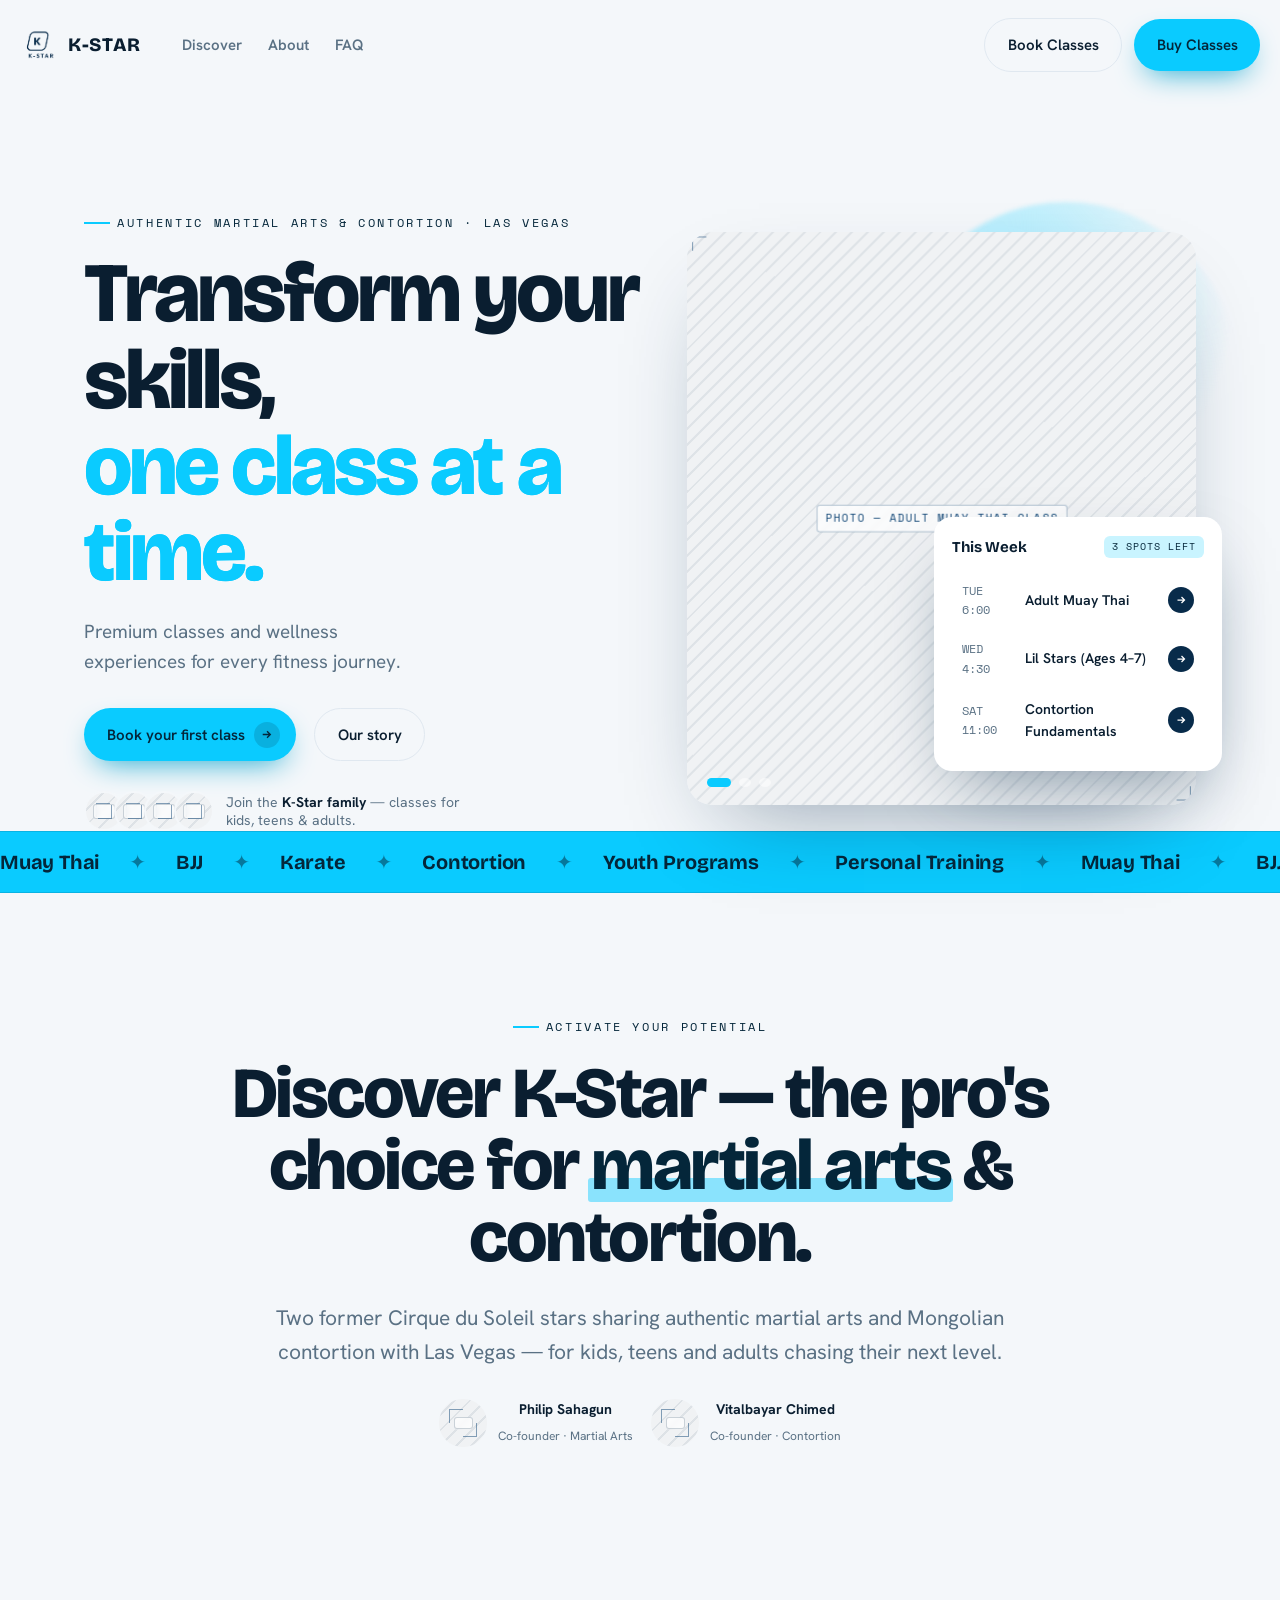
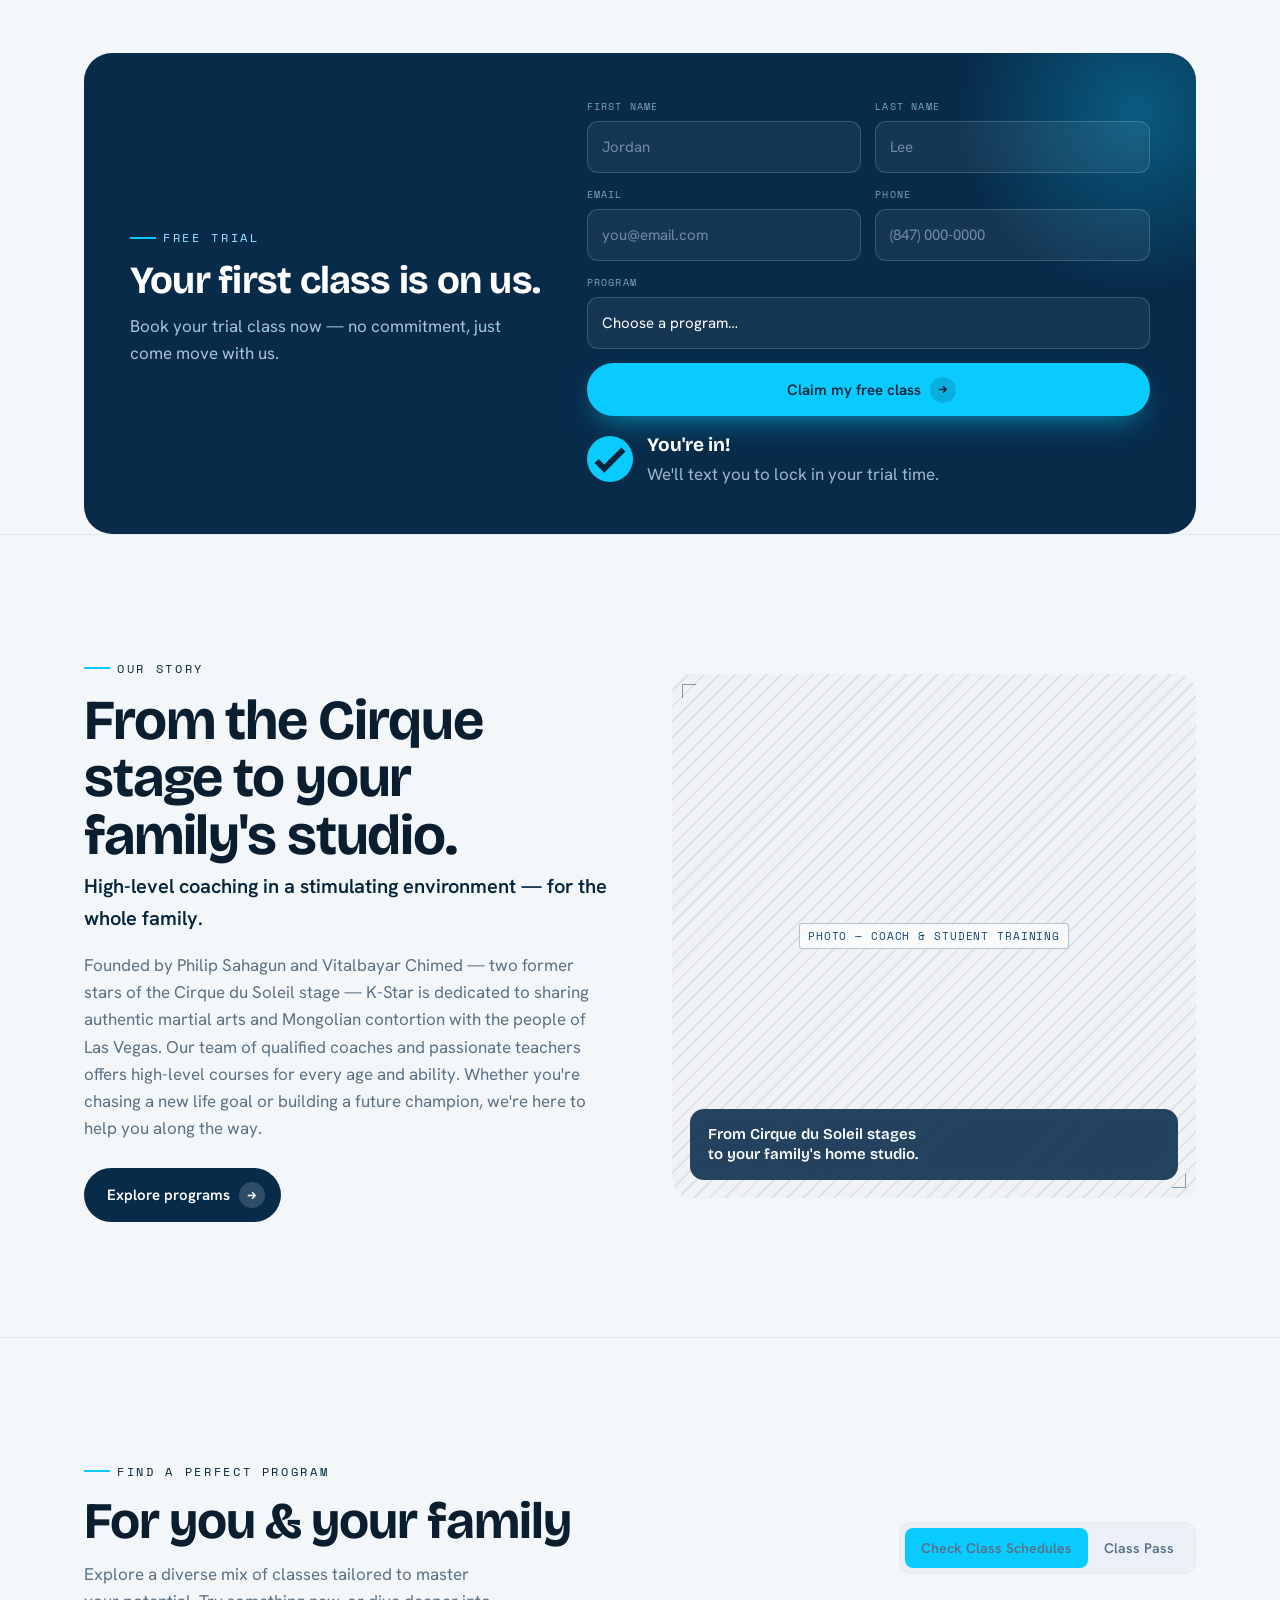
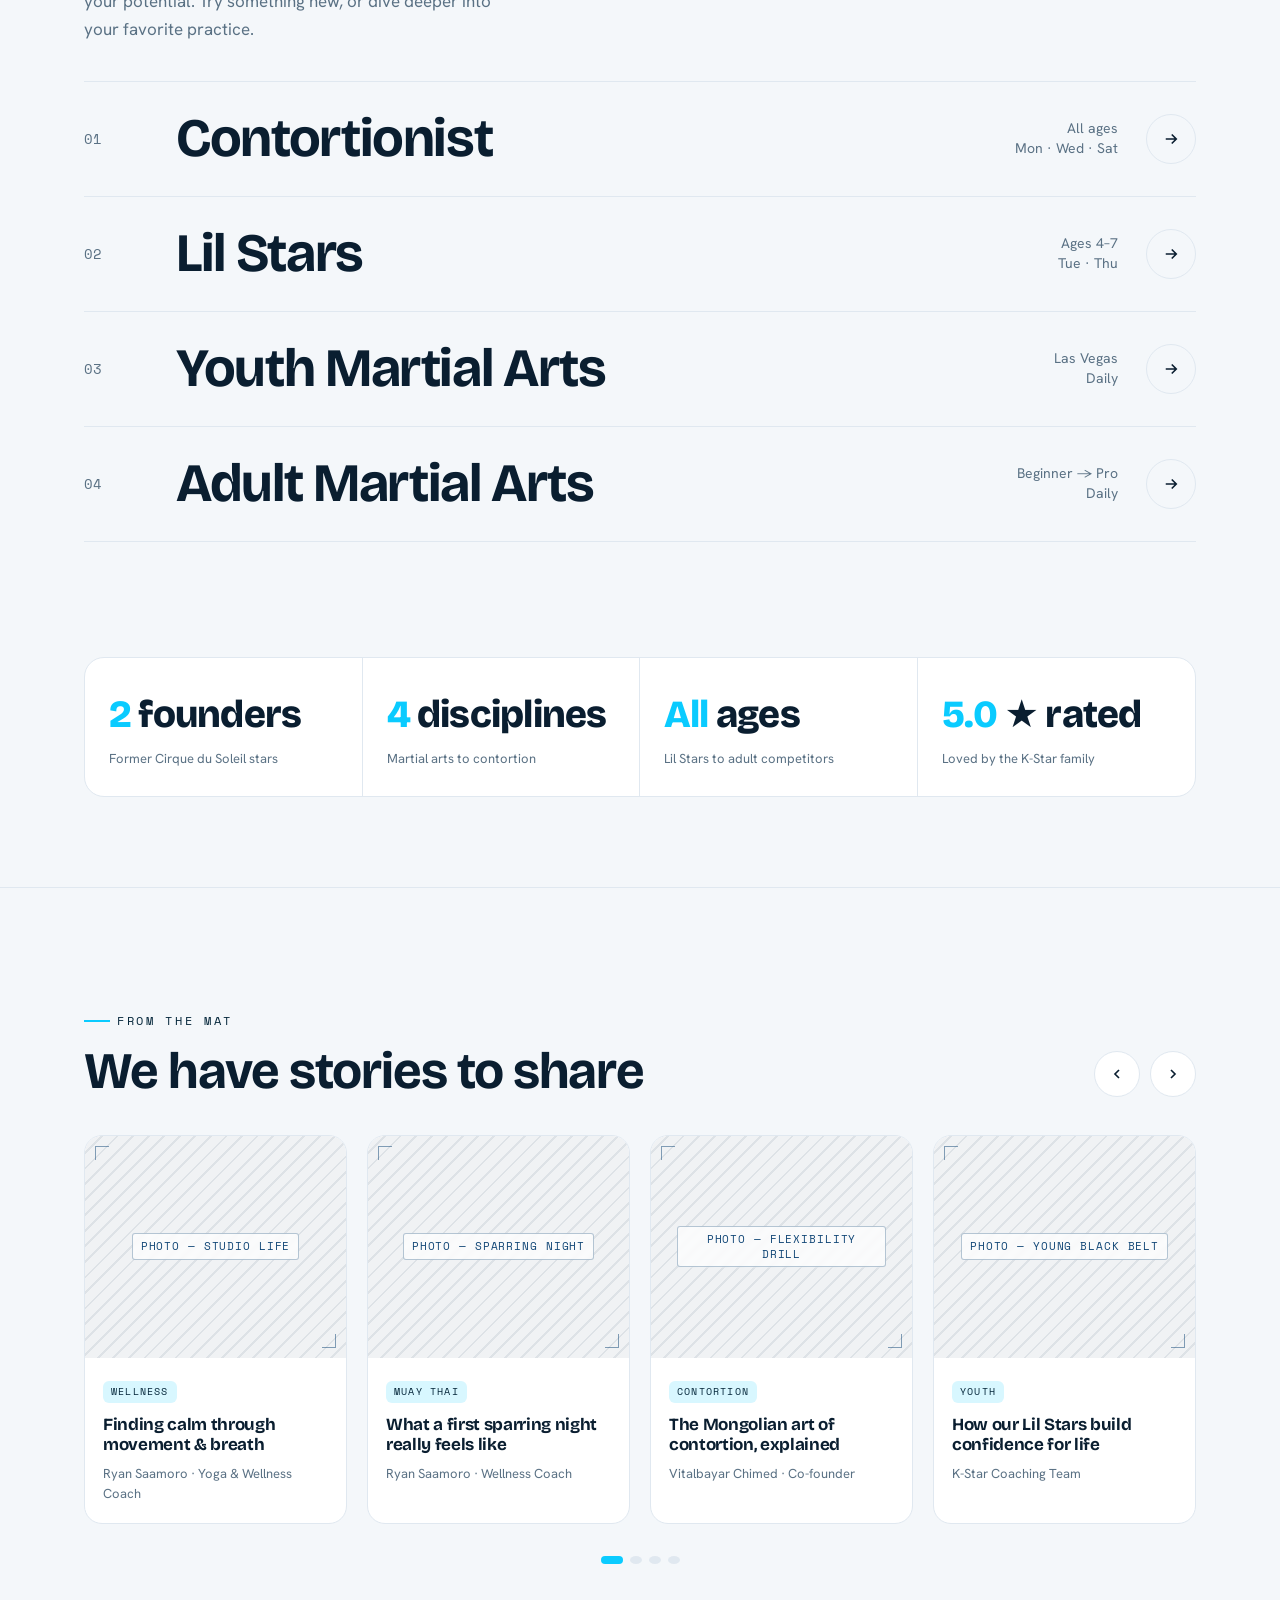
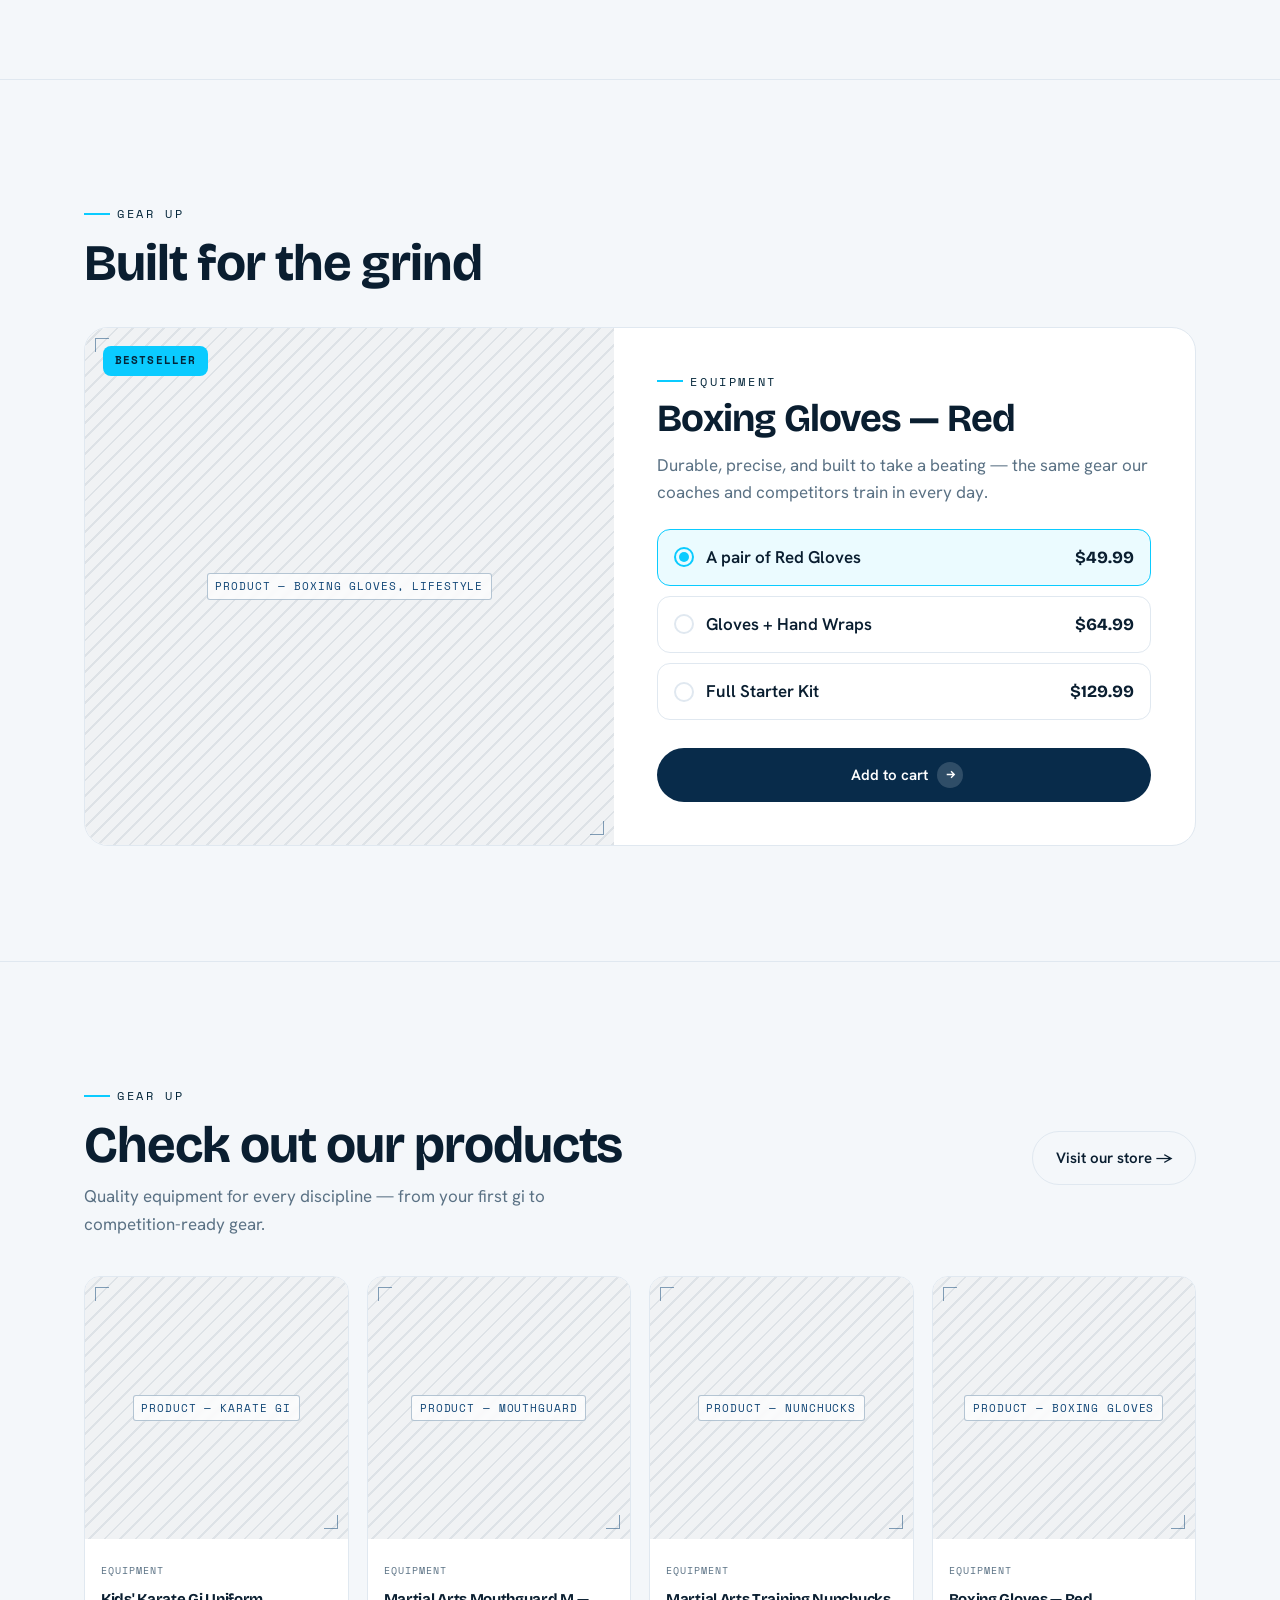
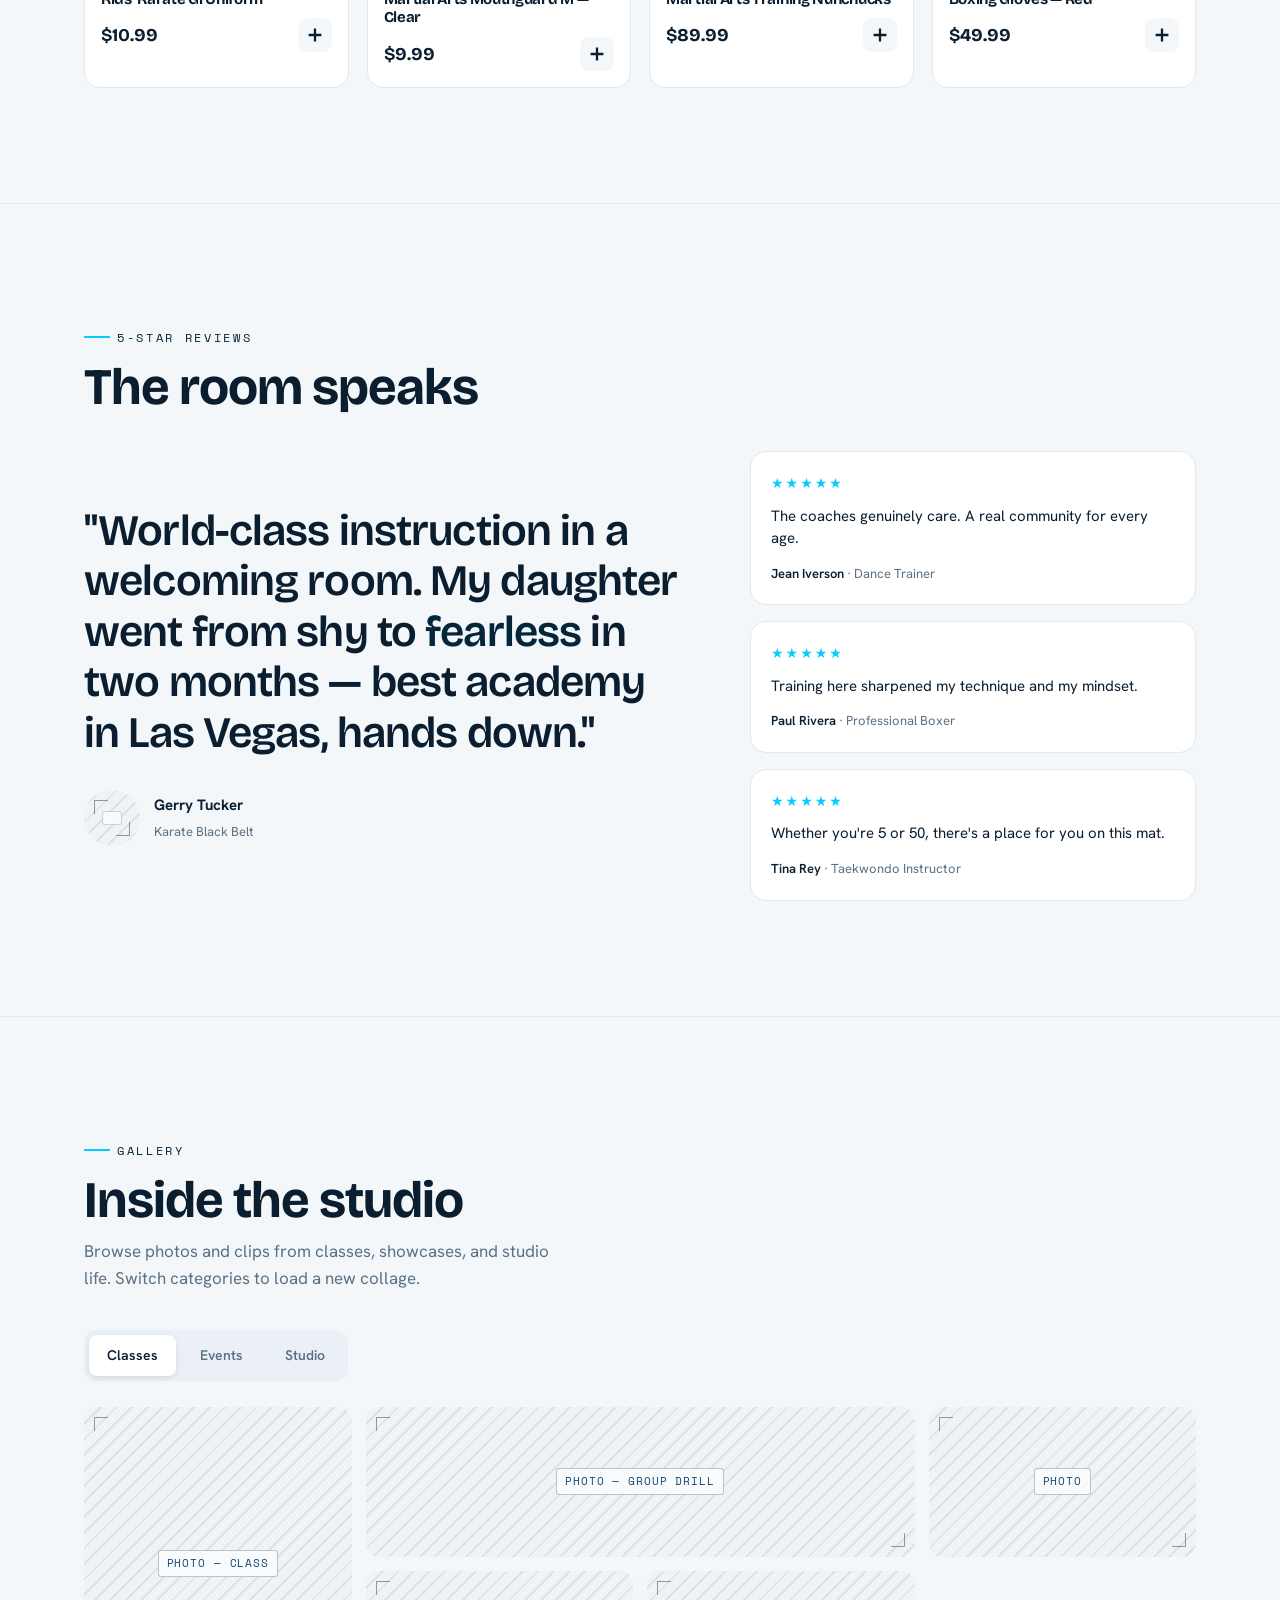
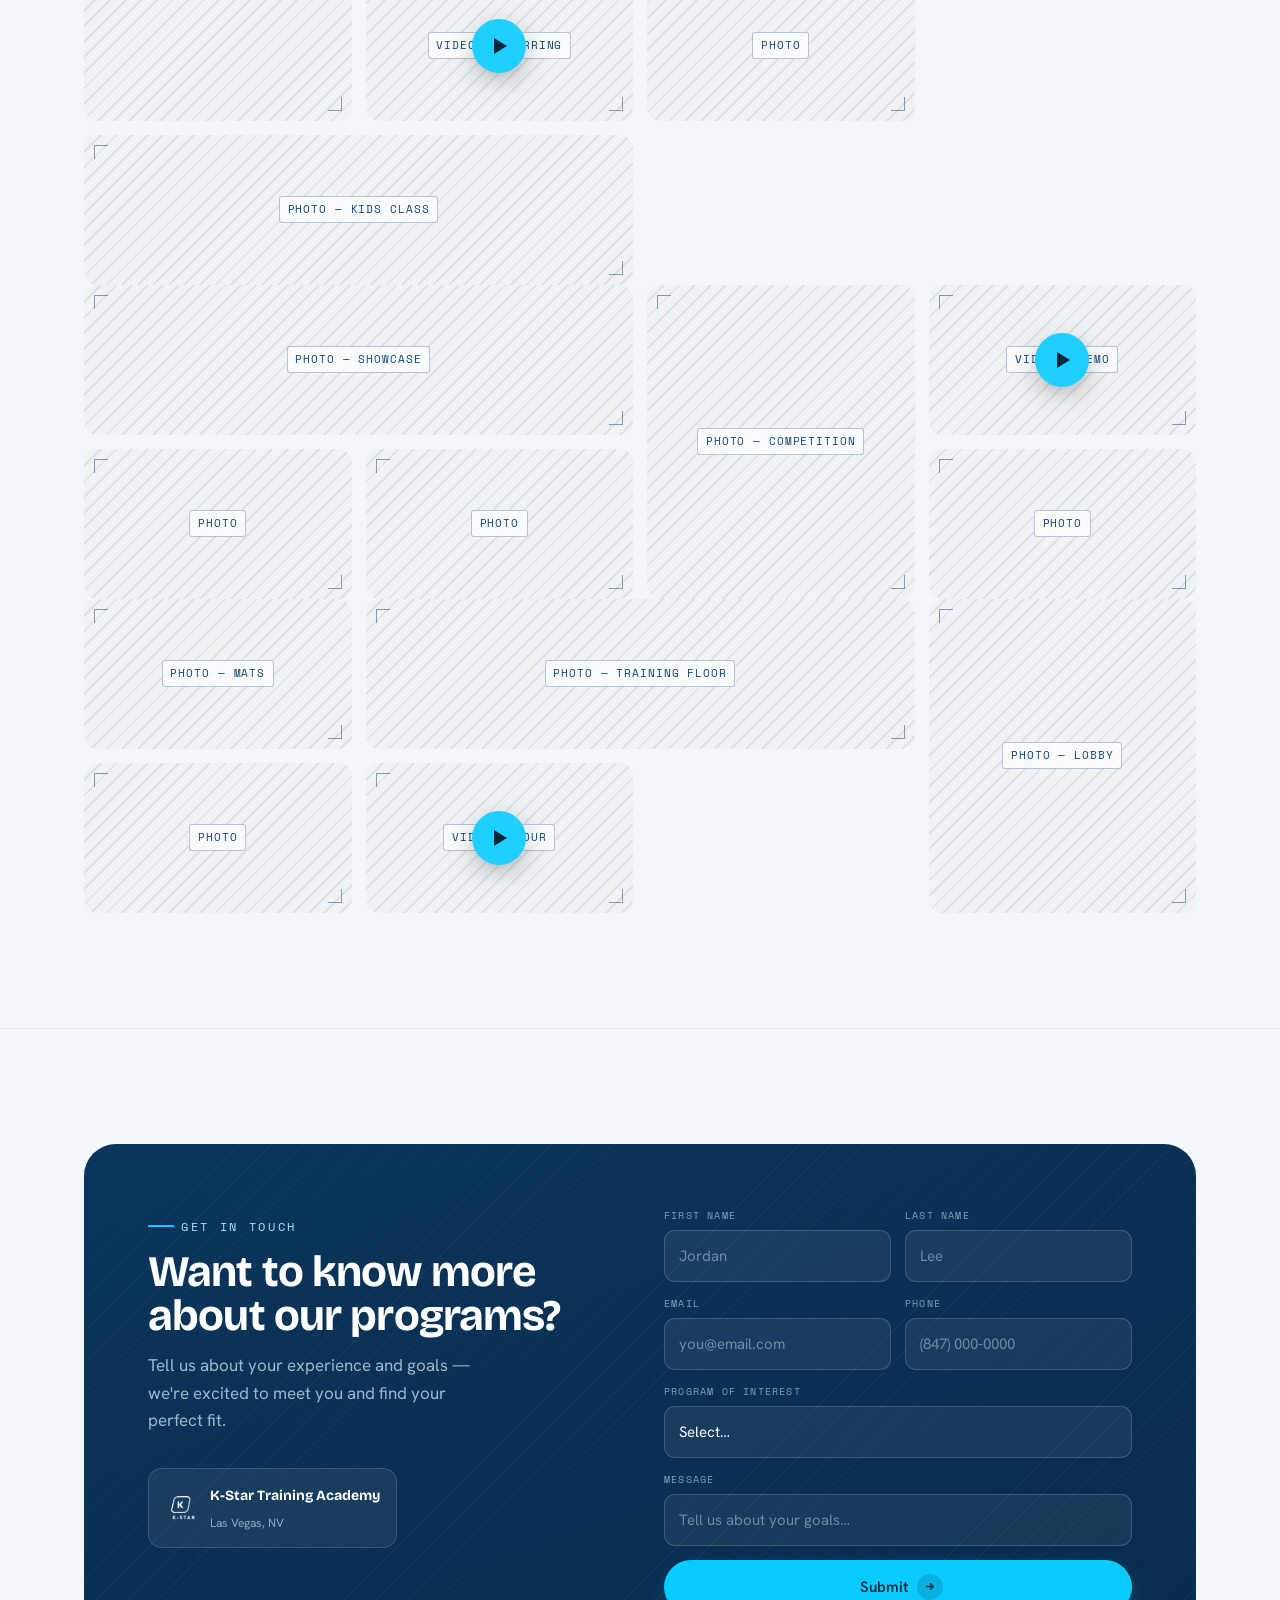
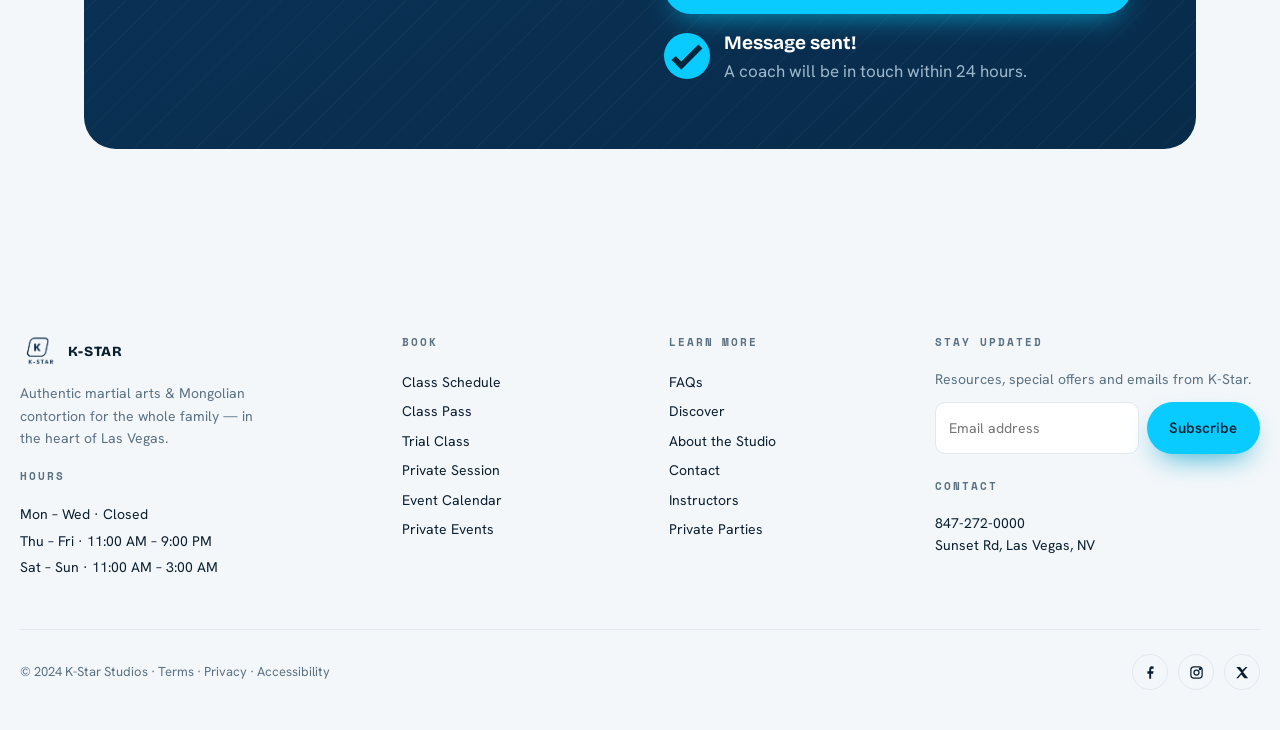
==== index.html @ 2cbc3e89 "Add root index.html redirect for GitHub Pages Redirects the Pages root to kstar/01-momentum-v2.html " ====
<!DOCTYPE html>
<html lang="en">
<head>
<meta charset="UTF-8">
<meta http-equiv="refresh" content="0;url=kstar/01-momentum-v2.html">
<title>K-Star Website</title>
</head>
<body>
<script>window.location.replace('kstar/01-momentum-v2.html');</script>
</body>
</html>
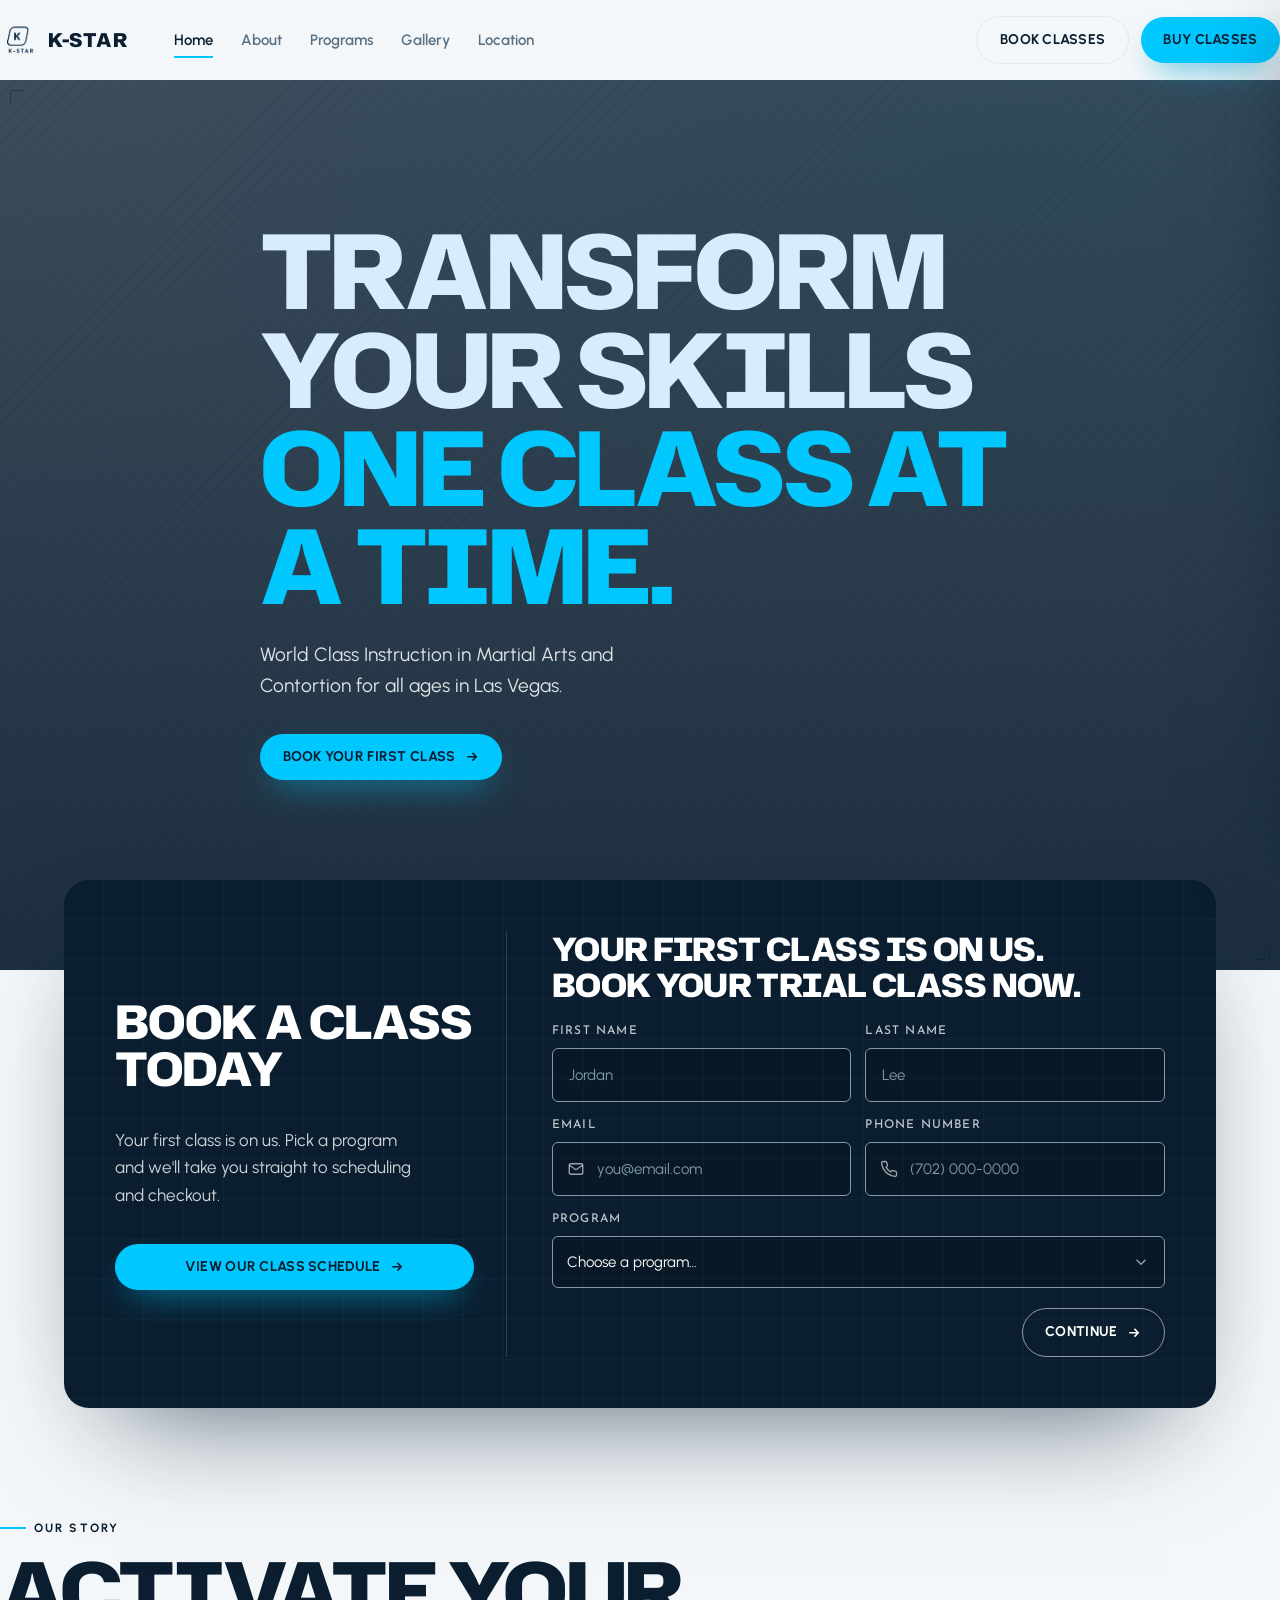
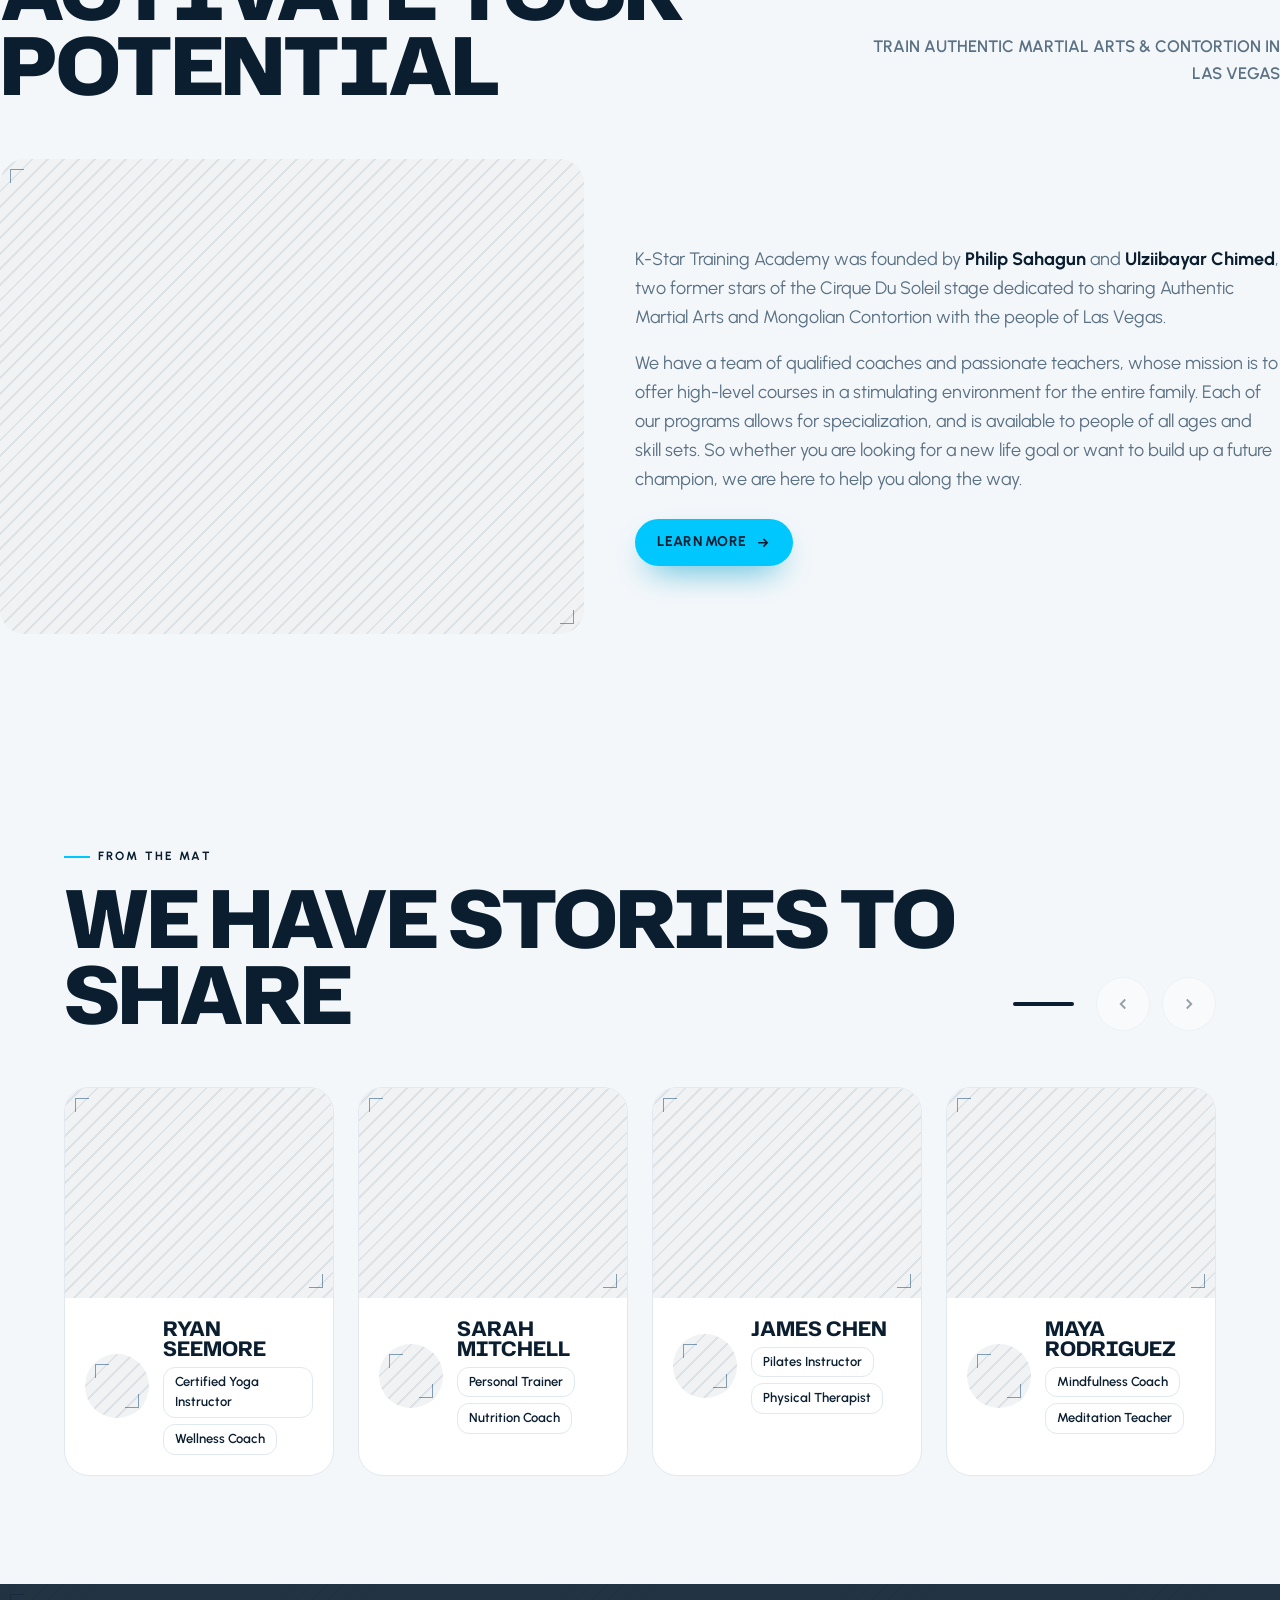
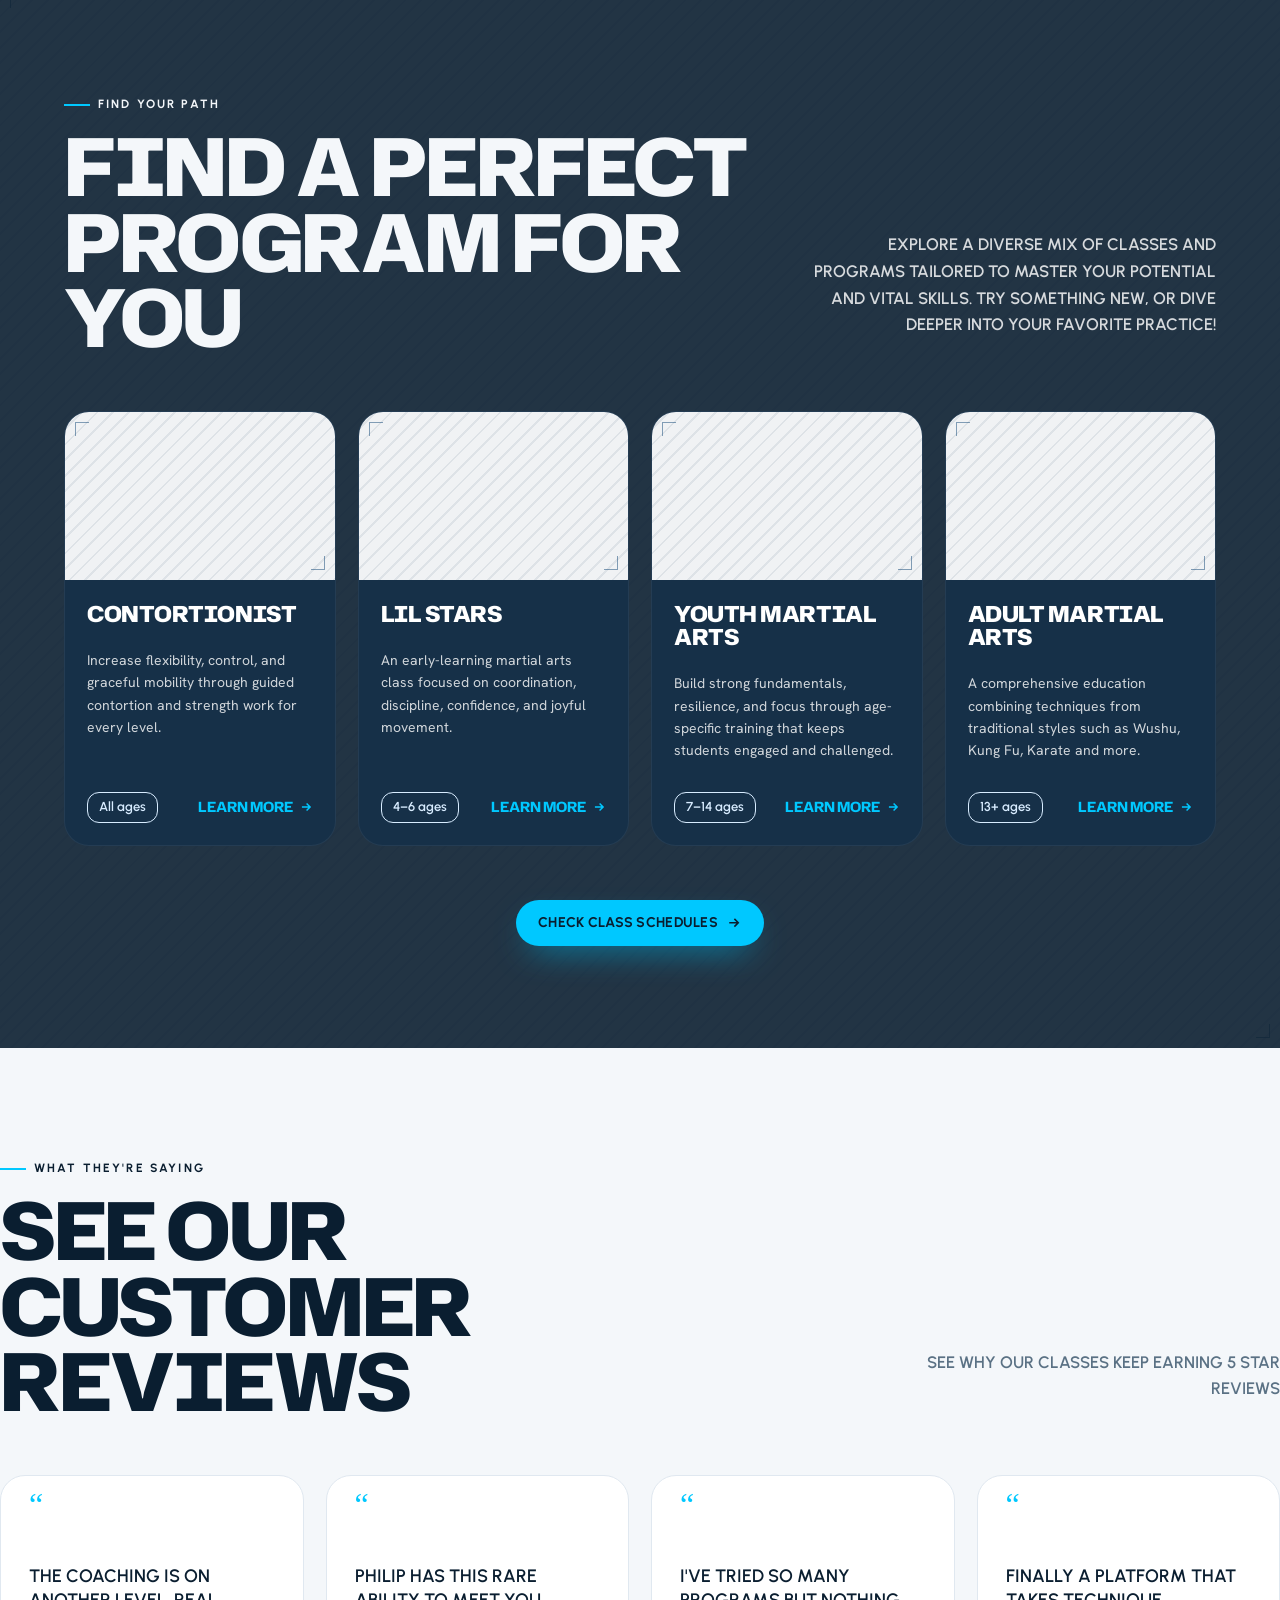
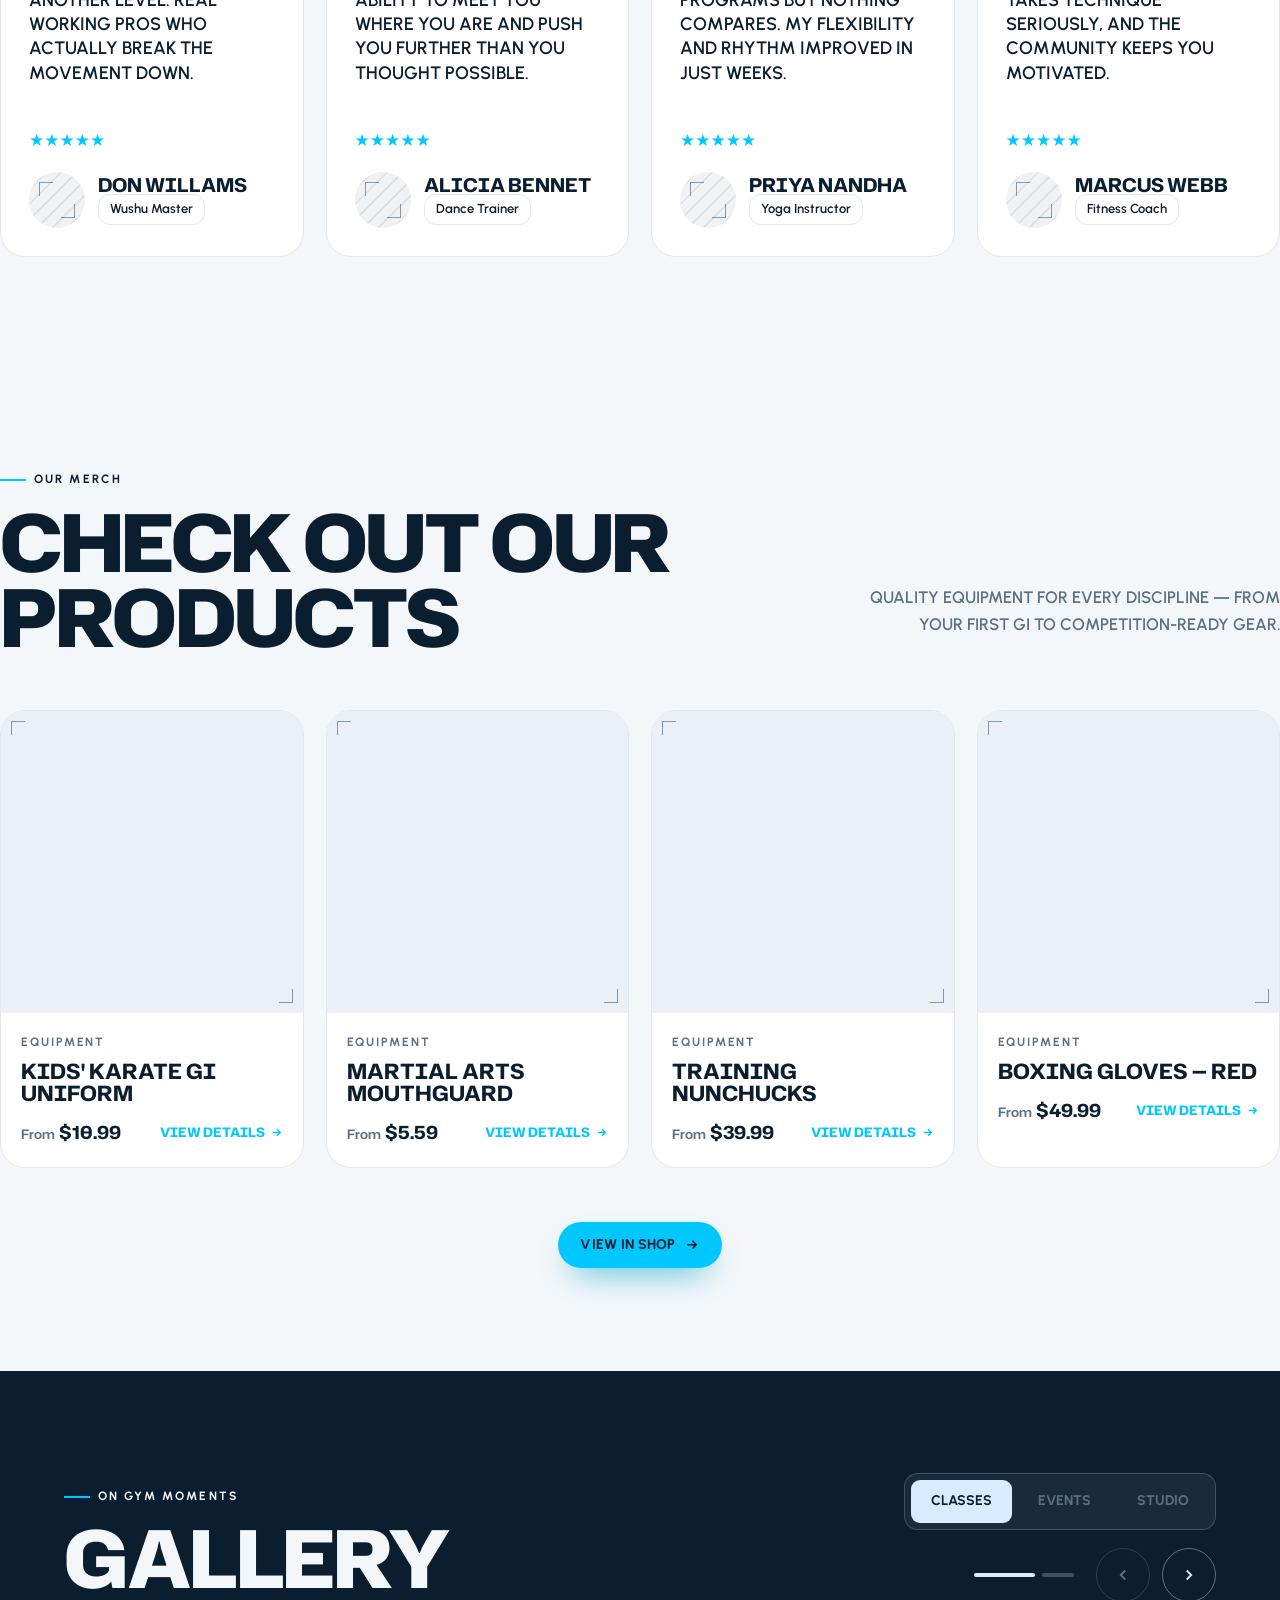
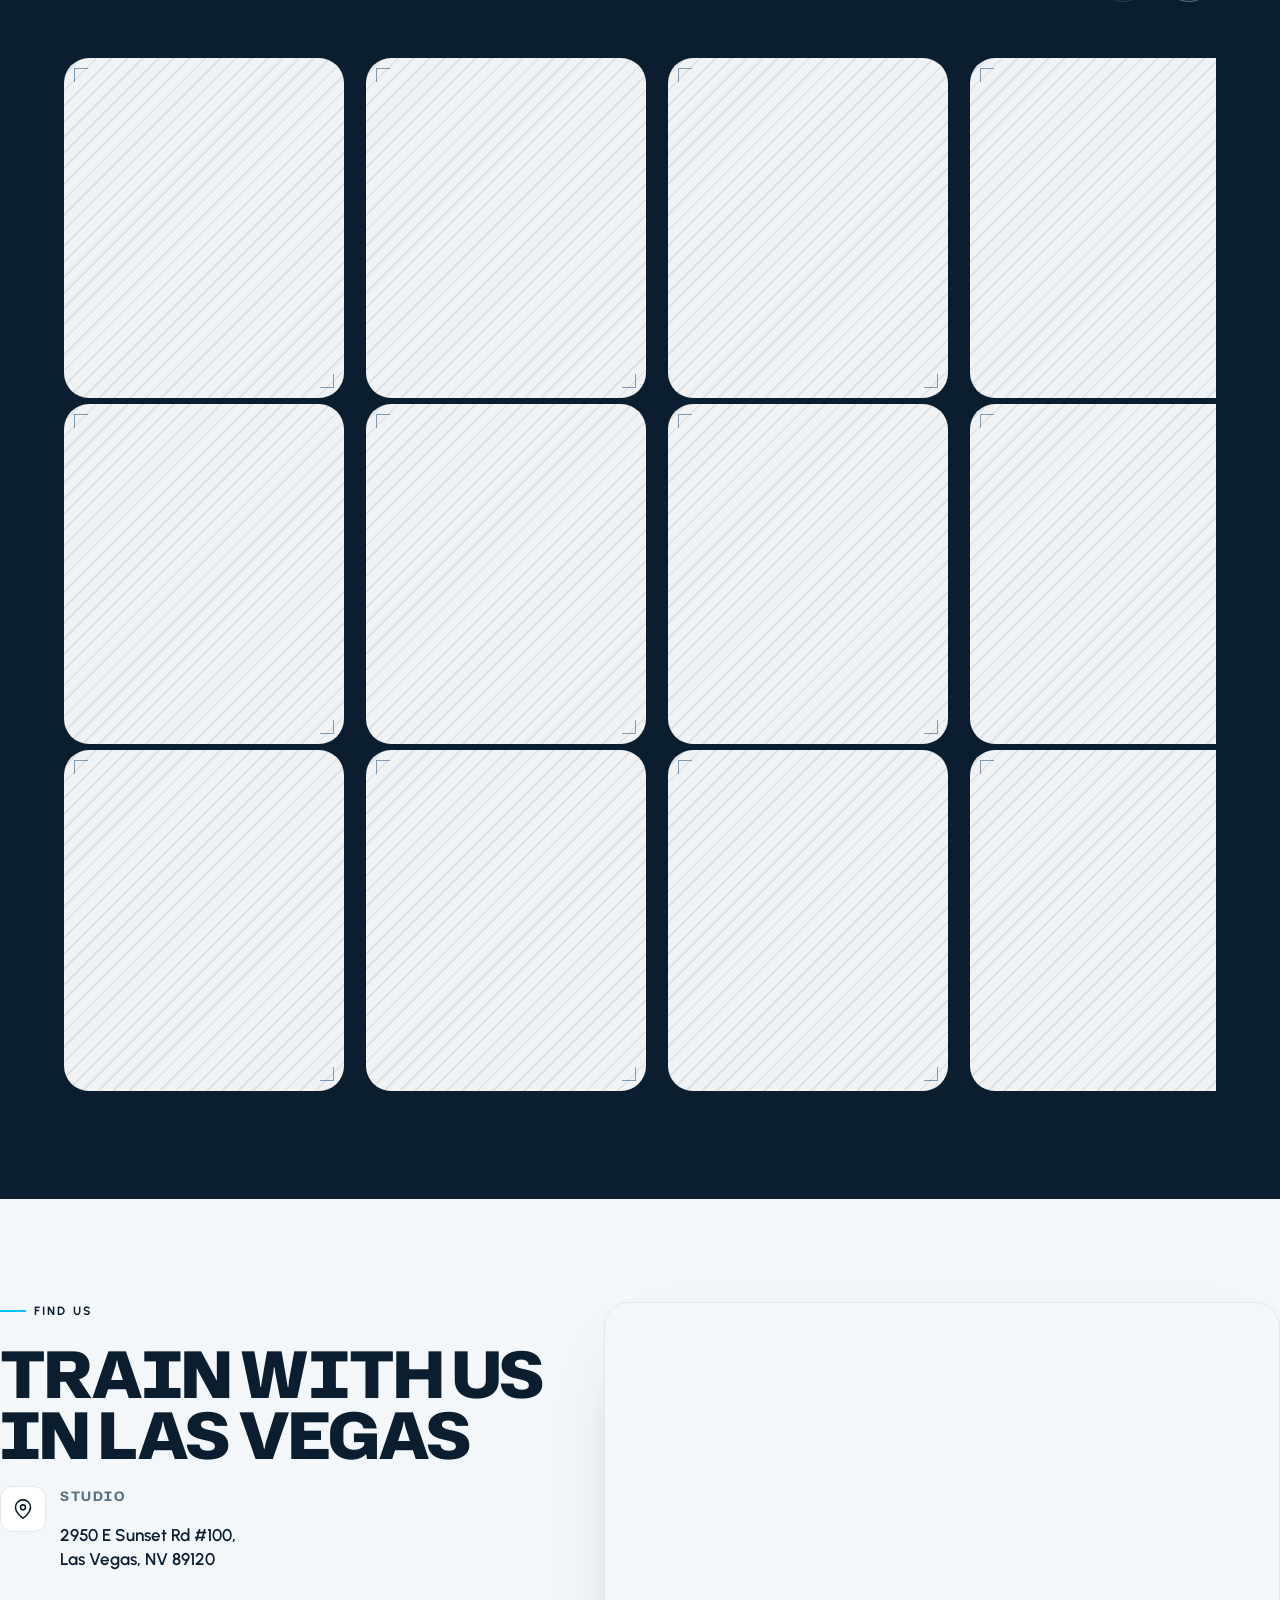
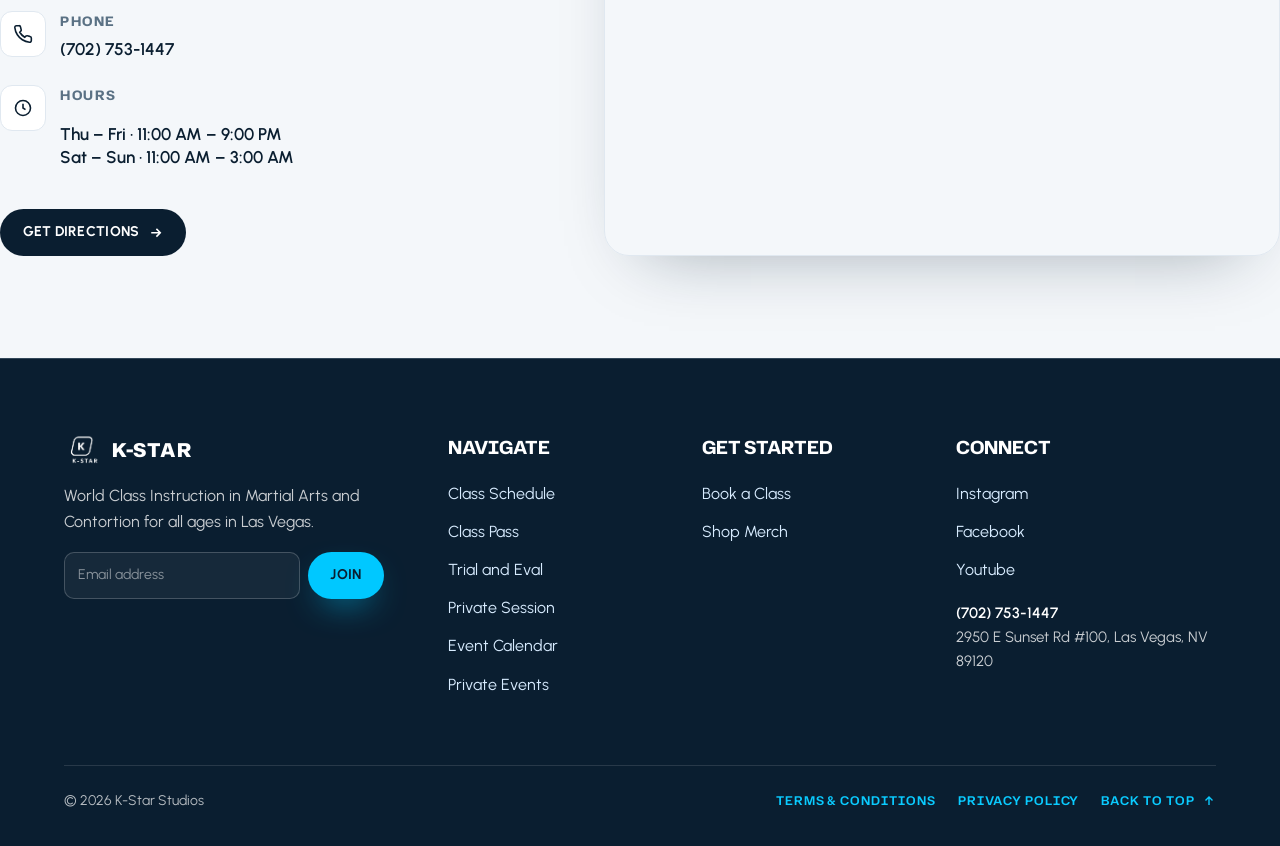
==== commit 361a4665: "Add K-Star Landing v2 home (Figma redesign) — kstar/index.html Converts the Figma "Landing v2" redes" ====
--- a/index.html
+++ b/index.html
@@ -2,10 +2,11 @@
 <html lang="en">
 <head>
 <meta charset="UTF-8">
-<meta http-equiv="refresh" content="0;url=kstar/01-momentum-v2.html">
-<title>K-Star Website</title>
+<meta http-equiv="refresh" content="0;url=kstar/index.html">
+<title>K-Star Training Academy</title>
 </head>
 <body>
-<script>window.location.replace('kstar/01-momentum-v2.html');</script>
+<script>window.location.replace('kstar/index.html');</script>
+<p>Redirecting to <a href="kstar/index.html">K-Star Training Academy</a>…</p>
 </body>
 </html>
